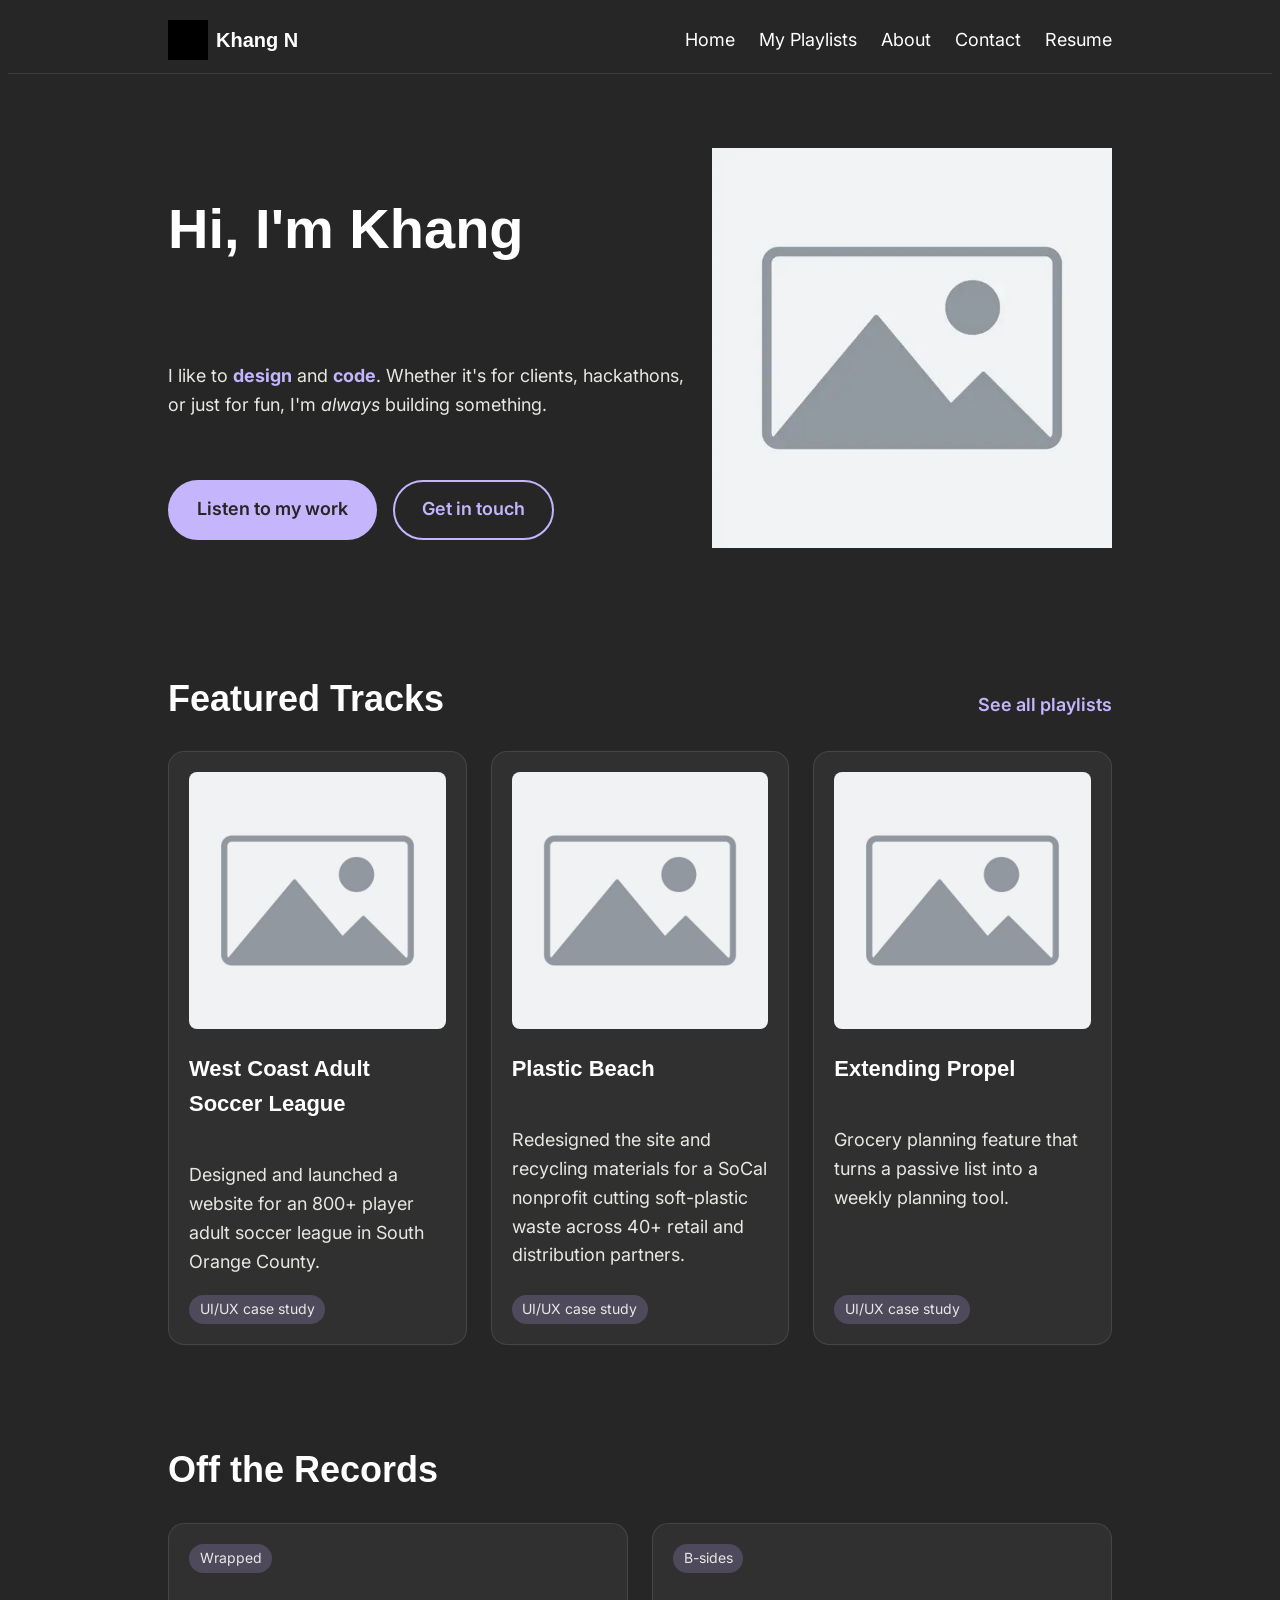
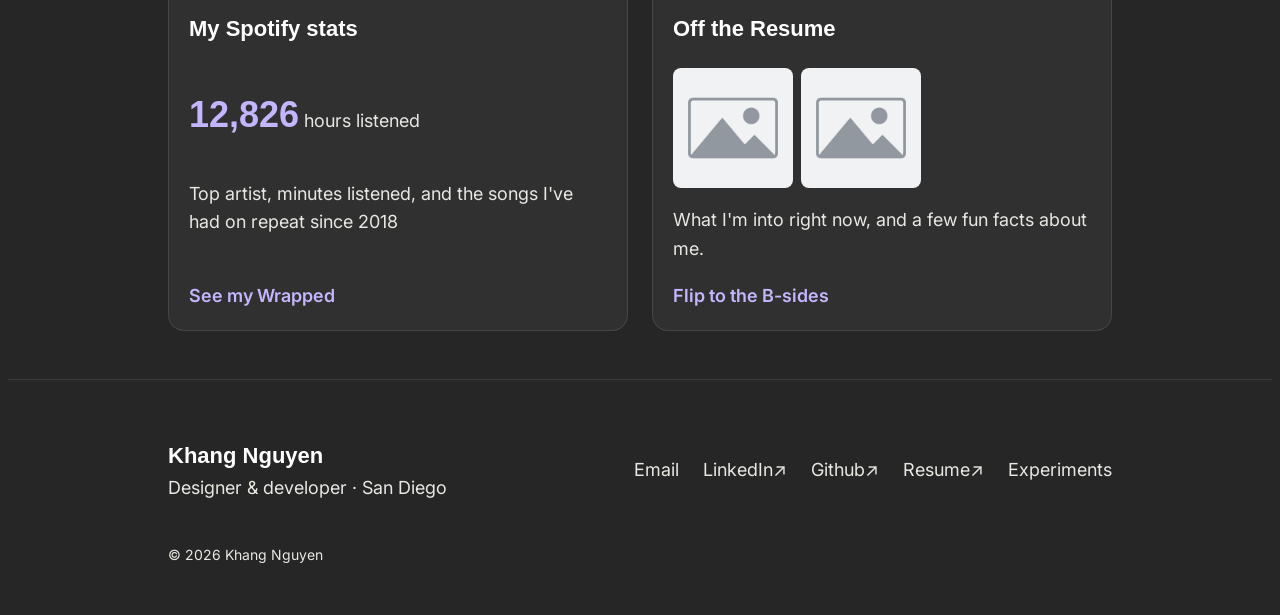
==== index.html @ 81c51444 "copy over from hw3" ====
<!doctype html>
<html lang="en">
  <head>
    <meta charset="UTF-8" />
    <meta name="viewport" content="width=device-width, initial-scale=1.0" />
    <meta
      name="description"
      content="Khang Nguyen is a developer and designer in San Diego. Explore UI/UX case studies, projects, and more."
    />
    <title>Khang Nguyen | Developer &amp; Designer</title>
    <link rel="icon" href="images/favicon.png" type="image/png" />
    <link rel="stylesheet" href="css/styles.css" />
    <script src="js/hello-world.js" defer></script>
  </head>
  <body>
    <header>
      <a href="index.html">
        <svg width="40" height="40" viewBox="0 0 40 40" role="img">
          <title>Khang's logo</title>
          <rect width="40" height="40" fill="black" />
        </svg>
        Khang N
      </a>
      <nav>
        <ul>
          <li>
            <a href="index.html">Home</a>
          </li>
          <li>
            <a href="playlists.html">My Playlists</a>
          </li>
          <li>
            <a href="about.html">About</a>
          </li>
          <li>
            <a href="contact.html">Contact</a>
          </li>
          <li>
            <a href="resume/khangresume.pdf" target="_blank">Resume</a>
          </li>
        </ul>
      </nav>
    </header>
    <main>
      <section class="hero">
        <h1>Hi, I'm Khang</h1>
        <p>
          I like to <strong>design</strong> and <strong>code</strong>. Whether
          it's for clients, hackathons, or just for fun, I'm
          <em>always</em> building something.
        </p>
        <p class="hero-action">
          <a href="playlists.html">Listen to my work</a>
          <a href="contact.html">Get in touch</a>
        </p>
        <picture>
          <source srcset="images/placeholder.webp" type="image/webp" />
          <img
            src="images/placeholder.jpg"
            alt="placeholder image"
            width="400"
            height="400"
          />
        </picture>
      </section>
      <section class="featured">
        <h2>Featured Tracks</h2>
        <a href="playlists.html">See all playlists</a>
        <div class="card-grid">
        <track-card>
          <article>
            <img
              src="images/placeholder.jpg"
              alt="West Coast Adult Soccer League website homepage"
              width="400"
              height="250"
            />
            <h3>
              <a href="case-study-wcasl.html">West Coast Adult Soccer League</a>
            </h3>
            <p>
              Designed and launched a website for an 800+ player adult soccer
              league in South Orange County.
            </p>
            <span>UI/UX case study</span>
          </article>
        </track-card>

        <track-card>
          <article>
            <img
              src="images/placeholder.jpg"
              alt="Plastic Beach website homepage"
              width="400"
              height="250"
            />
            <h3>
              <a href="case-study-plastic-beach.html">Plastic Beach</a>
            </h3>
            <p>
              Redesigned the site and recycling materials for a SoCal nonprofit
              cutting soft-plastic waste across 40+ retail and distribution
              partners.
            </p>
            <span>UI/UX case study</span>
          </article>
        </track-card>

        <track-card>
          <article>
            <img
              src="images/placeholder.jpg"
              alt="Propel redesigned homepage"
              width="400"
              height="250"
            />
            <h3>
              <a href="case-study-propel.html">Extending Propel</a>
            </h3>
            <p>
              Grocery planning feature that turns a passive list into a weekly
              planning tool.
            </p>
            <span>UI/UX case study</span>
          </article>
        </track-card>
        </div>
      </section>

      <section class="records">
        <h2>Off the Records</h2>
        <article>
          <span>Wrapped</span>
          <h3>My Spotify stats</h3>
          <p><strong>12,826</strong> hours listened</p>
          <p>
            Top artist, minutes listened, and the songs I've had on repeat since
            2018
          </p>
          <a href="wrapped.html">See my Wrapped</a>
        </article>

        <article>
          <span>B-sides</span>
          <h3>Off the Resume</h3>
          <div class="photos">
          <img
            src="images/placeholder.jpg"
            alt="Khang taking pictures"
            width="120"
            height="120"
          />
          <img
            src="images/placeholder.jpg"
            alt="Khang rock climbing"
            width="120"
            height="120"
          />
          </div>
          <p>What I'm into right now, and a few fun facts about me.</p>
          <a href="b-sides.html">Flip to the B-sides</a>
        </article>
      </section>
    </main>
    <footer>
      <p>
        <b>Khang Nguyen</b> <br />
        Designer &amp; developer &middot; San Diego
      </p>
      <ul>
        <li><a href="mailto:khn042@ucsd.edu">Email</a></li>
        <li>
          <a href="https://www.linkedin.com/in/khangnguyen05" target="_blank"
            >LinkedIn</a
          >
        </li>
        <li><a href="https://github.com/khanggn" target="_blank">Github</a></li>
        <li><a href="resume/khangresume.pdf" target="_blank">Resume</a></li>
        <li><a href="experiments.html">Experiments</a></li>
      </ul>
      <p>&copy; 2026 Khang Nguyen</p>
    </footer>
    <hello-world></hello-world>
    <noscript>
      <p>
        JavaScript is turned off. This site still works, but the demos on the
        Experiments page needs JavaScript to run.
      </p>
    </noscript>
  </body>
</html>
---- css/styles.css ----
@import url("https://fonts.googleapis.com/css2?family=Inter:wght@400;600&display=swap");
@import url("https://api.fontshare.com/v2/css?f[]=clash-display@600,700&display=swap");

:root {
    --color-bg: #262626;
    --color-text: #E8E8E3;
    --color-heading: #FFFFFF;
    --color-accent: #C4B5FD;
    --color-muted: #4E4A5C;

    --font-body: "Inter", system-ui, sans-serif;
    --font-heading: "Clash Display", sans-serif;

    --text-sm: 0.875rem;
    --text-base: 1.125rem;
    --text-h1: 3.5rem;
    --text-h2: 2.25rem;
    --text-h3: 1.375rem;

    --page-padding: 1.5rem;

    --color-surface: #303030;
    --radius: 1rem;

}
/* Styling General elements */
body {
    font-family: var(--font-body);
    font-size: var(--text-base);
    color: var(--color-text);
    background-color: var(--color-bg);
    line-height: 1.6;
}

h1, h2, h3 {
    font-family: var(--font-heading);
    color: var(--color-heading);
}

h1 {
    font-size: var(--text-h1);
}

h2 {
    font-size: var(--text-h2);
}

h3 {
    font-size: var(--text-h3);
}

body > header, main, body > footer {
    padding: 0 var(--page-padding);
}

/* nav bar */

body > header {
    display: flex;
    justify-content: space-between;
    align-items: center;
    gap: 1rem;
    border-bottom: 1px solid rgba(255, 255, 255, 0.1);
    flex-wrap: wrap;
}

/* child combinator: targets only the logo link directly inside the header, not the nav links */
header > a {
    display: flex;
    align-items: center;
    gap: 0.5rem;
    font-family: var(--font-heading);
    font-weight: 700;
    font-size: 1.25rem;
    color: var(--color-heading);
    text-decoration: none;
    white-space: nowrap;
}

nav ul {
    display: flex;
    flex-wrap: wrap;
    gap: 1.5rem;
    list-style: none;
    padding: 0;
}

/* descendant combinator: targets every link inside the nav */
nav a {
    color: var(--color-heading);
    text-decoration: none;
}

nav a:hover {
    color: var(--color-accent);
}

a {
    color: var(--color-accent);
}

a:hover {
    color: var(--color-heading);
}

a:focus,
button:focus,
input:focus,
textarea:focus {
    outline: 3px solid var(--color-accent);
    outline-offset: 3px;
}

/* HOMEPAGE */
/* hero section */
img {
    max-width: 100%;
    height: auto;
    display: block;
}

.hero {
    display: grid;
    gap: 1.5rem;
    padding-block: 4rem;
}

.hero strong {
    color: var(--color-accent);
}

.hero-action {
    display: flex;
    flex-wrap: wrap;
    gap: 1rem;
}

.hero-action a {
    padding: 0.75em 1.5em;
    border: 2px solid var(--color-accent);
    border-radius: 999px;
    background-color: var(--color-accent);
    color: var(--color-bg);
    font-weight: 600;
    text-decoration: none;
}

/* adjacent sibling combinator: targets the second hero button to make it an outline button */
.hero-action a + a {
    background-color: transparent;
    color: var(--color-accent);
}

.hero-action a:hover {
    background-color: var(--color-heading);
    border-color: var(--color-heading);
    color: var(--color-bg);
}


/* featured tracks */
.featured {
    padding-block: 3rem;
    display: grid; 
}

.featured h2 {
    margin: 0;
}

.featured > a {
    text-decoration: none;
    font-weight: 600;
}

.featured > a:hover {
    text-decoration: underline;
}

track-card {
    display: grid;
}

.card-grid {
    grid-column: 1 / -1;
    display: grid;
    gap: 1.5rem;
    margin-top: 1.5rem;
}

track-card > article {
    display: flex;
    flex-direction: column;
    padding: 1.25rem;
    background-color: var(--color-surface);
    border: 1px solid rgba(255, 255, 255, 0.1);
    border-radius: var(--radius);
}

track-card img {
    width: 100%;
    border-radius: calc(var(--radius)/2);
}

track-card h3 a {
    color: var(--color-heading);
    text-decoration: none;
}

track-card h3 a:hover{
    color: var(--color-accent)
}

track-card span, .records article > span {
    margin-top: auto;
    align-self: flex-start;
    display: inline-block;
    padding: 0.25em 0.75em;
    font-size: var(--text-sm);
    color: var(--color-text);
    background-color: var(--color-muted);
    border-radius: 999px;
}

/* off the record */
.records {
    display: grid;
    gap: 1.5rem;
    padding-block: 3rem;
}

.records > h2 {
    grid-column: 1 / -1;
    margin: 0;
}

.records article {
    display: flex;
    flex-direction: column;
    padding: 1.25rem;
    background-color: var(--color-surface);
    border: 1px solid rgba(255, 255, 255, 0.1);
    border-radius: var(--radius);
}

.records strong {
    font-family: var(--font-heading);
    font-size: var(--text-h2);
    color: var(--color-accent);
}

.photos {
    display: flex;
    gap: 0.5rem;
}

.photos img {
    border-radius: calc(var(--radius) / 2);
}

.records article > span {
    display: block;
    width: fit-content;
    margin-top: 0;
    margin-bottom: 1rem;
}

.records article > a {
    margin-top: auto;
    align-self: flex-start;
    font-weight: 600;
    text-decoration: none;
}

.records article > a:hover {
    text-decoration: underline;
}

/* footer */
body > footer {
    display: grid;
    gap: 1.5rem;
    padding-top: 2.5rem;
    padding-bottom: 2.5rem;
    border-top: 1px solid rgba(255, 255, 255, 0.1);
}

body > footer b {
    font-family: var(--font-heading);
    font-size: var(--text-h3);
    color: var(--color-heading);
}

body > footer ul {
    display: flex;
    flex-wrap: wrap;
    gap: 1.5rem;
    list-style: none;
    margin: 0;
    padding: 0;
}

body > footer a {
    color: var(--color-text);
    text-decoration: none;
}

body > footer a:hover {
    color: var(--color-accent);
}

/* attribute selector: footer links that open in a new tab get an arrow so users know they'll leave the site */
body > footer a[target="_blank"]::after{
    content: "↗";
}

body > footer p:last-child {
    margin: 0;
    font-size: var(--text-sm);
}

/* PLAYLIST PAGE */

nav[aria-label="Playlists"] ul {
    margin: 1.5rem 0;
    padding: 0;
}

nav[aria-label="Playlists"] a {
    display: inline-block;
    padding: 0.5em 1em;
    border: 1px solid var(--color-accent);
    border-radius: 999px;
    color: var(--color-accent);
}

nav[aria-label="Playlists"] a:hover {
    background-color: var(--color-accent);
    color: var(--color-bg);
}

.playlist {
    display: grid;
    gap: 1rem;
    padding-block: 2.5rem;
    border-top: 1px solid rgba(255, 255, 255, 0.1);
}

/* Child combinator: the playlist cover image */
.playlist > img {
    border-radius: calc(var(--radius) / 2);
}

.playlist > p {
    margin: 0;
    font-size: var(--text-sm);
    text-transform: uppercase;
    letter-spacing: 0.1em;
}

.playlist h2 {
    margin: 0;
}

.playlist ol {
    list-style: none;
    margin: 0;
    padding: 0;
}

.playlist li {
    display: grid;
    grid-template-columns: auto 1fr auto;
    align-items: center;
    gap: 1rem;
    padding-block: 0.75rem;
    border-bottom: 1px solid rgba(255, 255, 255, 0.1);
}

.playlist li img {
    border-radius: 0.25rem;
}

.playlist li a {
    color: var(--color-heading);
    font-weight: 600;
    text-decoration: none;
}

.playlist li a:hover {
    color: var(--color-accent);
}

.playlist li span {
    font-size: var(--text-sm);
}

/* ABOUT PAGE */
.about {
    display: grid;
    gap: 1rem;
    padding-block: 3rem;
}

.about > img {
    max-width: 15rem;
    border-radius: var(--radius);
}

.about h1 {
    margin: 0;
}

.about h1 ~ p {
    margin: 0;
    max-width: 65ch;
}

.about p:last-child {
    margin-top: 1rem;
    font-weight: 600;
}

/* WRAPPED PAGE */
.wrapped {
    display: grid;
    column-gap: 3rem;
}

.wrapped section {
    padding-block: 2.5rem;
}

.wrapped h2 {
    margin-top: 0;
}

.wrapped-intro {
    display: grid;
    gap: 1.5rem;
}

.wrapped-intro h1,
.wrapped-intro > p {
    margin: 0;
}

.stat {
    padding: 2rem;
    background-color: var(--color-surface);
    border: 2px solid var(--color-accent);
    border-radius: var(--radius);
}

.stat p {
    margin: 0;
}

.stat strong {
    font-family: var(--font-heading);
    font-size: var(--text-h1);
    line-height: 1;
    color: var(--color-accent);
}

.top-artists ol {
    list-style: none;
    margin: 0;
    padding: 0;
    counter-reset: rank;
}

.top-artists li {
    counter-increment: rank;
    display: grid;
    grid-template-columns: 2rem auto 1fr auto;
    align-items: center;
    gap: 0.5rem 1rem;
    padding-block: 1rem;
    border-bottom: 1px solid rgba(255, 255, 255, 0.1);
}

.top-artists li::before {
    content: counter(rank);
    font-family: var(--font-heading);
    font-size: var(--text-h3);
    color: var(--color-heading);
}

.top-artists img {
    border-radius: 50%;
}

.top-artists b {
    color: var(--color-heading);
}

.top-artists progress {
    grid-column: 2 / -1;
    width: 100%;
    height: 0.75rem;
    accent-color: var(--color-accent);
}

.top-artists li span {
    grid-row: 1;
    grid-column: 4;
    font-size: var(--text-sm);
}

.on-repeat ol {
    margin: 0;
    padding-left: 1.5rem;
}

.on-repeat li {
    padding-block: 0.75rem;
    border-bottom: 1px solid rgba(255, 255, 255, 0.1);
}

.on-repeat li::marker {
    color: var(--color-accent);
}

.on-repeat i {
    color: var(--color-heading);
    font-weight: 600;
}

.spotify iframe {
    width: 100%;
    border: 0;
    border-radius: var(--radius);
}

/* ALL THREE CASE STUDY PAGES */
.case-study {
    display: grid;
    column-gap: 3rem;
    padding-block: 2rem;
}

.case-study > header {
    display: grid;
    gap: 1.5rem;
    padding-bottom: 2.5rem;
}

.case-study > header h1,
.case-study > header p {
    margin: 0;
}

.case-study img {
    width: 100%;
    border-radius: var(--radius);
}

.case-study > header ul {
    display: grid;
    grid-template-columns: 1fr 1fr;
    gap: 1rem;
    list-style: none;
    margin: 0;
    padding: 0;
}

.case-study > header li {
    padding: 1rem;
    font-size: var(--text-sm);
    background-color: var(--color-surface);
    border-radius: calc(var(--radius) / 2);
}

.case-study > header b {
    display: block;
    color: var(--color-heading);
}

.case-study > nav {
    padding: 1.25rem;
    background-color: var(--color-surface);
    border: 1px solid rgba(255, 255, 255, 0.1);
    border-radius: var(--radius);
}

.case-study > nav h2 {
    margin: 0 0 0.75rem;
    font-size: var(--text-sm);
    text-transform: uppercase;
    letter-spacing: 0.1em;
}

.case-study > nav ol {
    margin: 0;
    padding-left: 1.25rem;
}

.case-study > nav li {
    padding-block: 0.25rem;
}

.case-study section {
    padding-block: 2.5rem;
    border-bottom: 1px solid rgba(255, 255, 255, 0.1);
}

.case-study section p,
.case-study section ul {
    max-width: 65ch;
}

.case-study section img {
    margin-top: 1.5rem;
}

.case-study section li + li {
    margin-top: 0.75rem;
}

.case-study > footer p {
    display: flex;
    flex-wrap: wrap;
    justify-content: space-between;
    gap: 1rem;
    padding-top: 2rem;
    font-weight: 600;
}

.case-study > footer a {
    text-decoration: none;
}

/* BSIDE PAGE */
.hobbies,
.currently,
.fun-facts {
    padding-block: 2.5rem;
}

.hobbies {
    display: grid;
    gap: 1.5rem;
}

.hobbies > h2 {
    margin: 0;
}

.hobbies article {
    padding: 1.25rem;
    background-color: var(--color-surface);
    border: 1px solid rgba(255, 255, 255, 0.1);
    border-radius: var(--radius);
}

.hobbies img {
    width: 100%;
    border-radius: calc(var(--radius) / 2);
}

.currently ul {
    display: grid;
    grid-template-columns: 1fr 1fr;
    gap: 1rem;
    list-style: none;
    margin: 0;
    padding: 0;
}

.currently li {
    padding: 1.25rem;
    background-color: var(--color-surface);
    border-radius: var(--radius);
}

.currently b {
    display: block;
    font-size: var(--text-sm);
    text-transform: uppercase;
    letter-spacing: 0.1em;
    color: var(--color-accent);
}

.fun-facts ol {
    max-width: 65ch;
    padding-left: 1.5rem;
}

.fun-facts li {
    padding-block: 0.5rem;
}

.fun-facts li::marker {
    font-family: var(--font-heading);
    font-weight: 700;
    color: var(--color-accent);
}

/* CONTACT PAGE */
.contact {
    display: grid;
    gap: 1rem;
}

.contact section {
    padding-block: 3rem;
}

.contact section ul {
    list-style: none;
    margin: 0;
    padding: 0;
}

.contact section li {
    padding-block: 0.75rem;
    border-bottom: 1px solid rgba(255, 255, 255, 0.1);
}

.contact section li a {
    font-weight: 600;
    text-decoration: none;
}

.contact fieldset {
    display: grid;
    gap: 0.5rem;
    margin: 0;
    padding: 1.5rem;
    background-color: var(--color-surface);
    border: 1px solid rgba(255, 255, 255, 0.1);
    border-radius: var(--radius);
}

.contact legend {
    font-family: var(--font-heading);
    font-size: var(--text-h3);
    color: var(--color-heading);
}

.contact label {
    font-size: var(--text-sm);
    font-weight: 600;
}

.contact input,
.contact textarea {
    box-sizing: border-box;
    width: 100%;
    padding: 0.75em;
    font: inherit;
    color: var(--color-text);
    background-color: var(--color-bg);
    border: 1px solid rgba(255, 255, 255, 0.2);
    border-radius: calc(var(--radius) / 2);
}

.contact button {
    justify-self: start;
    padding: 0.75em 1.5em;
    font: inherit;
    font-weight: 600;
    color: var(--color-bg);
    background-color: var(--color-accent);
    border: 2px solid var(--color-accent);
    border-radius: 999px;
    cursor: pointer;
}

.contact button:hover {
    background-color: var(--color-heading);
    border-color: var(--color-heading);
}

/* 404 PAGE */
.not-found {
    display: grid;
    gap: 1rem;
    padding-block: 4rem;
}

.not-found > img {
    border-radius: 50%;
}

.not-found h1,
.not-found > p {
    margin: 0;
}

.not-found > p:first-of-type {
    font-size: var(--text-sm);
    text-transform: uppercase;
    letter-spacing: 0.1em;
    color: var(--color-accent);
}

/* different screen sizes */
@media (min-width: 768px) {
    .hero {
        grid-template-columns: 1fr auto;
        align-items: center;
    }

    .hero picture {
        grid-column: 2;
        grid-row: 1 / span 3;
    }

    .card-grid {
        grid-template-columns: repeat(3, 1fr);
    }
    .featured {
        grid-template-columns: 1fr auto;
        align-items: baseline;
    }
    .records {
        grid-template-columns: 1fr 1fr;
    }

    body > footer {
        grid-template-columns: 1fr auto;
        align-items: center;
    }

    body > footer p:last-child {
        grid-column: 1 / -1;
    }

    .playlist {
        grid-template-columns: auto 1fr;
        column-gap: 1.5rem;
    }

    .playlist > img {
        grid-row: 1 / span 2;
    }

    .playlist > p {
        align-self: end;
    }

    .playlist h2 {
        align-self: start;
    }

    .playlist > ol {
        grid-column: 1 / -1;
    }
    .about {
        grid-template-columns: auto 1fr;
        column-gap: 3rem;
        align-items: start;
    }

    .about > img {
        grid-column: 1;
        grid-row: 1 / span 6;
    }
    .wrapped {
        grid-template-columns: 1fr 1fr;
    }

    .wrapped-intro,
    .top-artists {
        grid-column: 1 / -1;
    }

    .wrapped-intro {
        grid-template-columns: 1fr 1fr;
    }

    .wrapped-intro h1,
    .wrapped-intro > p {
        grid-column: 1 / -1;
    }

    .top-artists li {
        grid-template-columns: 2rem auto 10rem 1fr auto;
    }

    .top-artists progress {
        grid-row: 1;
        grid-column: 4;
    }

    .top-artists li span {
        grid-column: 5;
    }
    .case-study {
        grid-template-columns: 14rem 1fr;
    }

    .case-study > header,
    .case-study > footer {
        grid-column: 1 / -1;
    }

    .case-study > header ul {
        grid-template-columns: repeat(4, 1fr);
    }

    .case-study > nav {
        grid-column: 1;
        grid-row: 2 / span 6;
        align-self: start;
        position: sticky;
        top: 1.5rem;
    }

    .case-study section {
        grid-column: 2;
    }

    .hobbies {
        grid-template-columns: repeat(3, 1fr);
    }

    .hobbies > h2 {
        grid-column: 1 / -1;
    }

    .currently ul {
        grid-template-columns: repeat(4, 1fr);
    }
    .contact {
        grid-template-columns: 1fr 1fr;
        column-gap: 3rem;
        align-items: start;
    }
    .not-found {
        grid-template-columns: auto 1fr;
        column-gap: 3rem;
    }

    .not-found > img {
        grid-row: 1 / span 4;
        align-self: center;
    }
}

@media (min-width: 1024px) {
    :root {
        --page-padding: 10rem;
    }
}
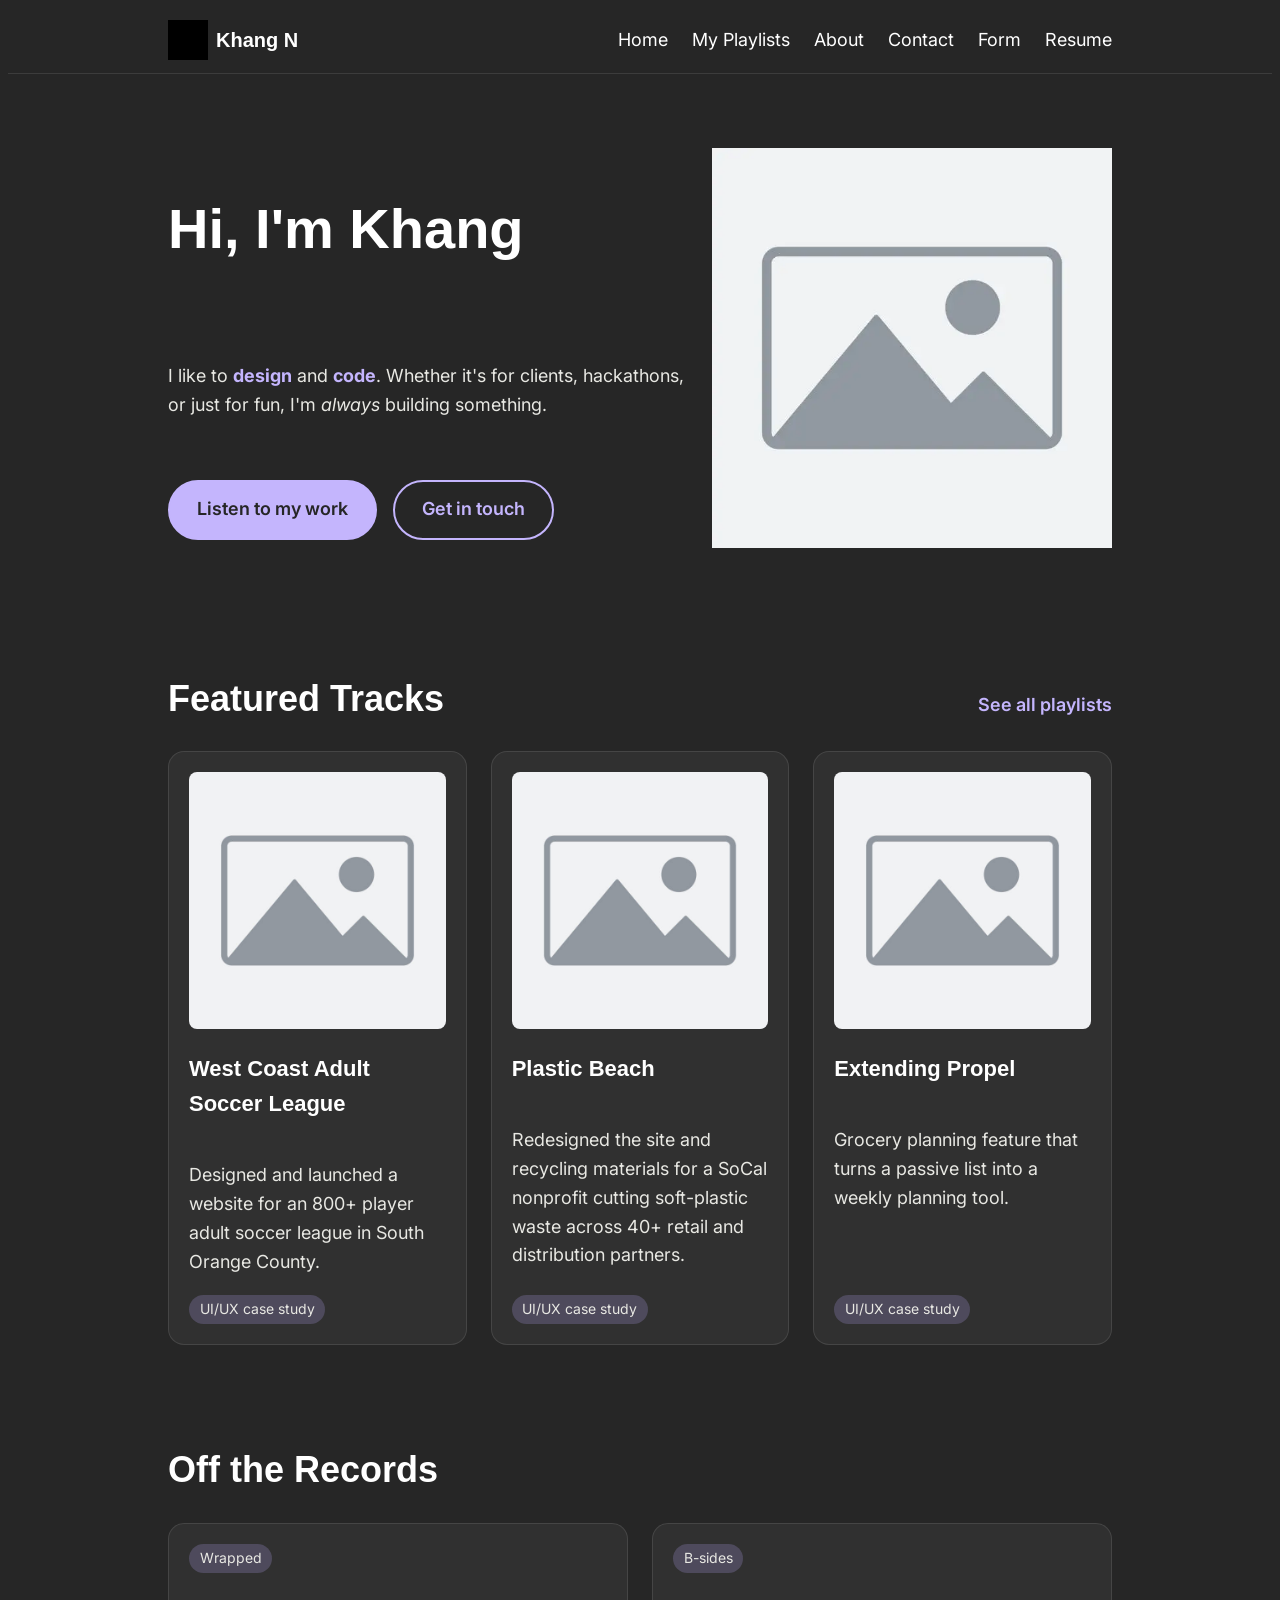
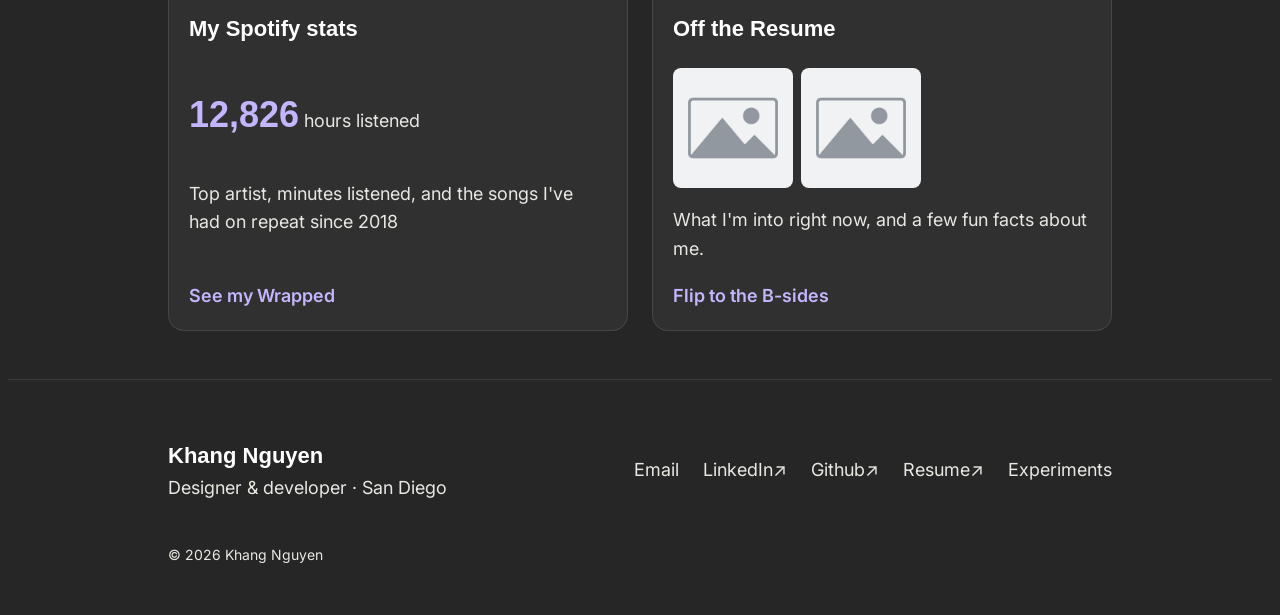
==== commit c5f9da11: "finished part 2 of hw4" ====
--- a/index.html
+++ b/index.html
@@ -34,6 +34,9 @@
           </li>
           <li>
             <a href="contact.html">Contact</a>
+          </li>
+          <li>
+            <a href="form-no-js.html">Form</a>
           </li>
           <li>
             <a href="resume/khangresume.pdf" target="_blank">Resume</a>
--- a/css/styles.css
+++ b/css/styles.css
@@ -773,6 +773,21 @@
     border-color: var(--color-heading);
 }
 
+.contact label span {
+    color: #F87171;
+}
+
+.contact input:user-valid,
+.contact textarea:user-valid {
+    border-color: #4ADE80;
+}
+
+.contact input:user-invalid,
+.contact textarea:user-invalid {
+    border-color: #F87171;
+    box-shadow: 0 0 0 1px #F87171;
+}
+
 /* 404 PAGE */
 .not-found {
     display: grid;
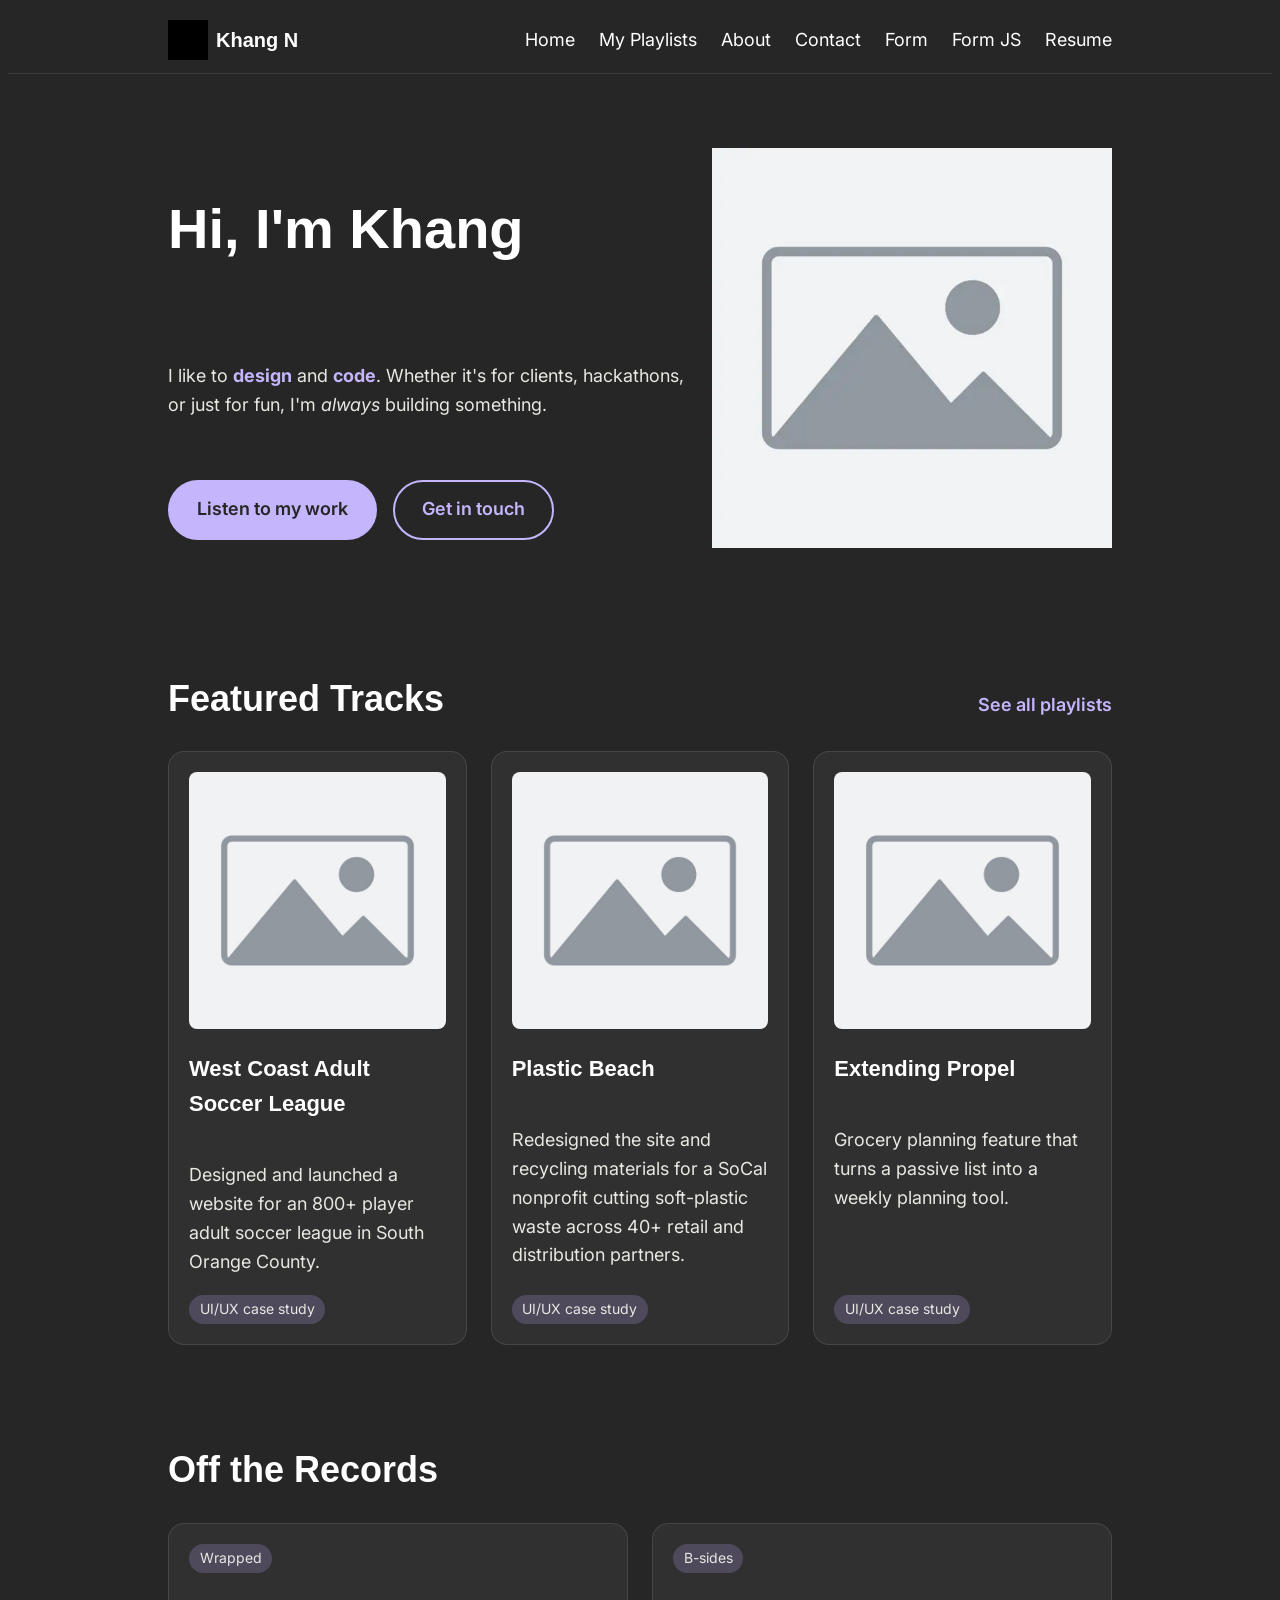
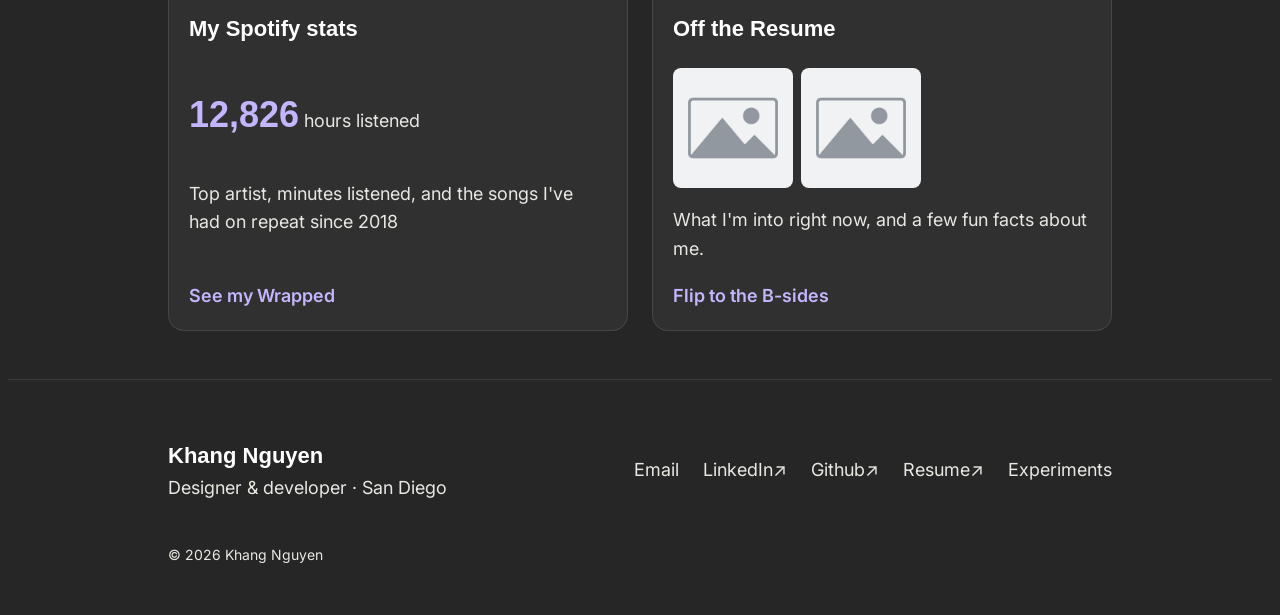
==== commit 0c224052: "finished part 3 making a form w/ js" ====
--- a/index.html
+++ b/index.html
@@ -37,6 +37,9 @@
           </li>
           <li>
             <a href="form-no-js.html">Form</a>
+          </li>
+          <li>
+            <a href="form-with-js.html">Form JS</a>
           </li>
           <li>
             <a href="resume/khangresume.pdf" target="_blank">Resume</a>
--- a/css/styles.css
+++ b/css/styles.css
@@ -788,6 +788,55 @@
     box-shadow: 0 0 0 1px #F87171;
 }
 
+[hidden] {
+    display: none !important;
+}
+
+.form-messages {
+    padding: 1rem 1.25rem;
+    border-radius: calc(var(--radius) / 2);
+    border-left: 4px solid;
+}
+
+.form-messages p {
+    margin: 0;
+}
+
+.form-messages--error {
+    border-left-color: #F87171;
+    background-color: rgba(248, 113, 113, 0.1);
+}
+
+.form-messages--error p:first-child strong {
+    color: #F87171;
+}
+
+.form-messages--error p + p {
+    margin-top: 0.5rem;
+}
+
+.form-messages--info {
+    border-left-color: var(--color-accent);
+    background-color: rgba(196, 181, 253, 0.1);
+}
+
+.form-messages--info strong {
+    color: var(--color-accent);
+}
+
+.form-messages--warning {
+    border-left-color: #FBBF24;
+    background-color: rgba(251, 191, 36, 0.15);
+}
+
+.form-messages--warning strong {
+    color: #FBBF24;
+}
+
+#char-warning {
+    font-weight: 600;
+}
+
 /* 404 PAGE */
 .not-found {
     display: grid;
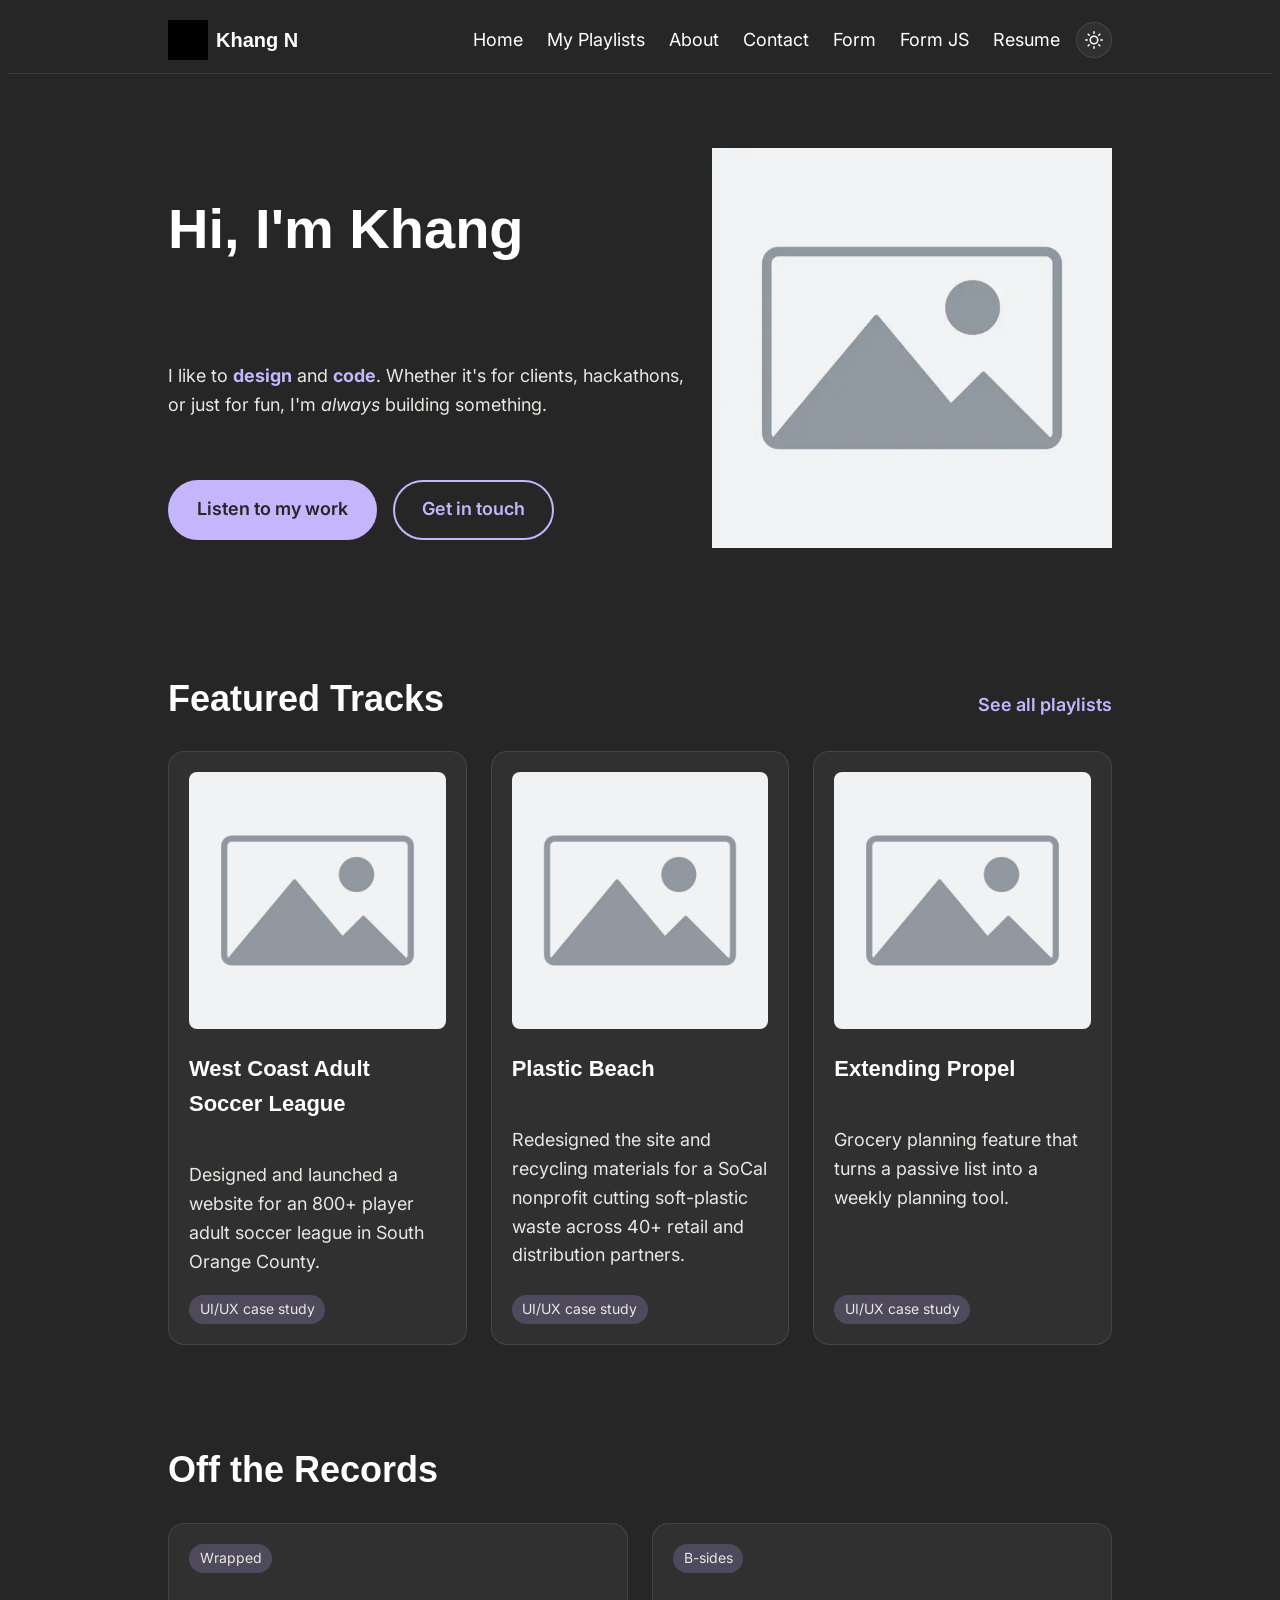
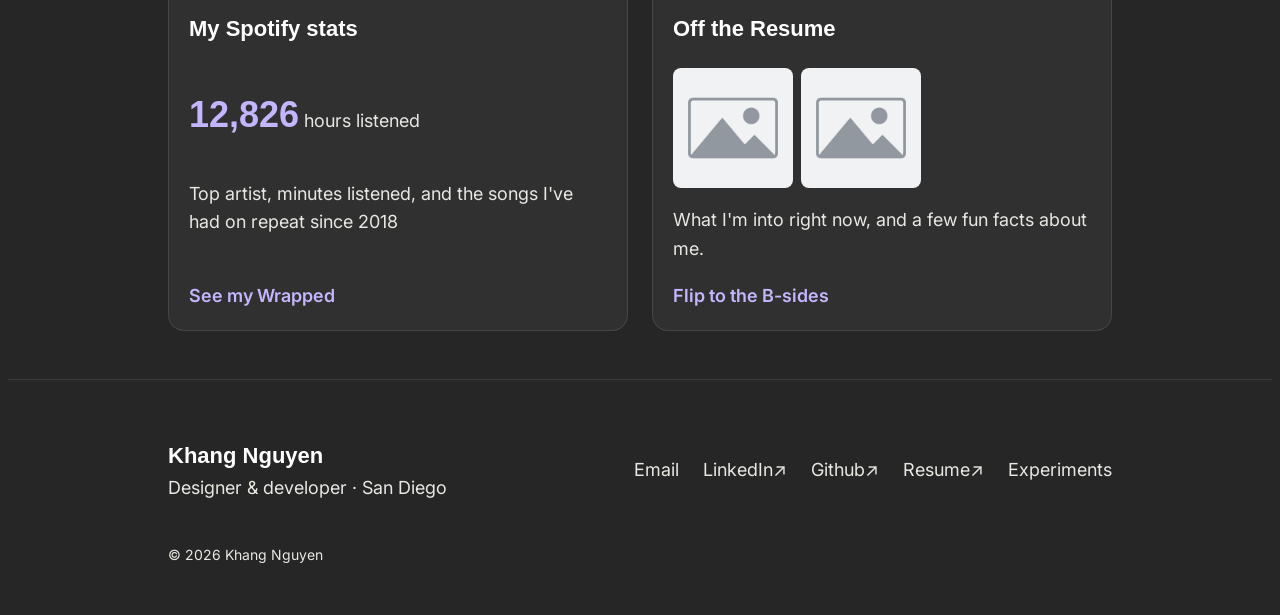
==== commit ba5dd839: "finished part 4 of the hw adding transition and toggle theme" ====
--- a/index.html
+++ b/index.html
@@ -11,6 +11,8 @@
     <link rel="icon" href="images/favicon.png" type="image/png" />
     <link rel="stylesheet" href="css/styles.css" />
     <script src="js/hello-world.js" defer></script>
+    <script src="js/theme-init.js"></script>
+    <script src="js/theme.js" defer></script>
   </head>
   <body>
     <header>
@@ -46,6 +48,7 @@
           </li>
         </ul>
       </nav>
+      <button class="theme-toggle" aria-label="Switch to light mode" hidden></button>
     </header>
     <main>
       <section class="hero">
--- a/css/styles.css
+++ b/css/styles.css
@@ -20,9 +20,41 @@
     --page-padding: 1.5rem;
 
     --color-surface: #303030;
+    --color-border: rgba(255, 255, 255, 0.1);
+    --color-error: #F87171;
+    --color-success: #4ADE80;
+    --color-warning: #FBBF24;
+    --color-control-border: rgba(255, 255, 255, 0.45);
     --radius: 1rem;
 
 }
+
+:root[data-theme="light"] {
+    --color-bg: #F5F5F4;
+    --color-text: #1C1917;
+    --color-heading: #0C0A09;
+    --color-accent: #7C3AED;
+    --color-muted: #D6D3D1;
+    --color-surface: #FFFFFF;
+    --color-border: rgba(0, 0, 0, 0.1);
+    --color-error: #B91C1C;
+    --color-success: #15803D;
+    --color-warning: #B45309;
+    --color-control-border: rgba(0, 0, 0, 0.45);
+}
+
+@view-transition {
+    navigation: auto;
+}
+
+@media (prefers-reduced-motion: reduce) {
+    ::view-transition-group(*),
+    ::view-transition-old(*),
+    ::view-transition-new(*) {
+        animation-duration: 0s !important;
+    }
+}
+
 /* Styling General elements */
 body {
     font-family: var(--font-body);
@@ -60,7 +92,7 @@
     justify-content: space-between;
     align-items: center;
     gap: 1rem;
-    border-bottom: 1px solid rgba(255, 255, 255, 0.1);
+    border-bottom: 1px solid var(--color-border);
     flex-wrap: wrap;
 }
 
@@ -77,6 +109,10 @@
     white-space: nowrap;
 }
 
+body > header nav {
+    margin-left: auto;
+}
+
 nav ul {
     display: flex;
     flex-wrap: wrap;
@@ -89,6 +125,26 @@
 nav a {
     color: var(--color-heading);
     text-decoration: none;
+}
+
+.theme-toggle {
+    display: flex;
+    align-items: center;
+    justify-content: center;
+    width: 36px;
+    height: 36px;
+    padding: 0;
+    color: var(--color-heading);
+    background: var(--color-surface);
+    border: 1px solid var(--color-border);
+    border-radius: 50%;
+    cursor: pointer;
+}
+
+.theme-toggle:hover {
+    background: var(--color-accent);
+    color: var(--color-bg);
+    border-color: var(--color-accent);
 }
 
 nav a:hover {
@@ -193,7 +249,7 @@
     flex-direction: column;
     padding: 1.25rem;
     background-color: var(--color-surface);
-    border: 1px solid rgba(255, 255, 255, 0.1);
+    border: 1px solid var(--color-border);
     border-radius: var(--radius);
 }
 
@@ -239,7 +295,7 @@
     flex-direction: column;
     padding: 1.25rem;
     background-color: var(--color-surface);
-    border: 1px solid rgba(255, 255, 255, 0.1);
+    border: 1px solid var(--color-border);
     border-radius: var(--radius);
 }
 
@@ -282,7 +338,7 @@
     gap: 1.5rem;
     padding-top: 2.5rem;
     padding-bottom: 2.5rem;
-    border-top: 1px solid rgba(255, 255, 255, 0.1);
+    border-top: 1px solid var(--color-border);
 }
 
 body > footer b {
@@ -343,7 +399,7 @@
     display: grid;
     gap: 1rem;
     padding-block: 2.5rem;
-    border-top: 1px solid rgba(255, 255, 255, 0.1);
+    border-top: 1px solid var(--color-border);
 }
 
 /* Child combinator: the playlist cover image */
@@ -374,7 +430,7 @@
     align-items: center;
     gap: 1rem;
     padding-block: 0.75rem;
-    border-bottom: 1px solid rgba(255, 255, 255, 0.1);
+    border-bottom: 1px solid var(--color-border);
 }
 
 .playlist li img {
@@ -477,7 +533,7 @@
     align-items: center;
     gap: 0.5rem 1rem;
     padding-block: 1rem;
-    border-bottom: 1px solid rgba(255, 255, 255, 0.1);
+    border-bottom: 1px solid var(--color-border);
 }
 
 .top-artists li::before {
@@ -515,7 +571,7 @@
 
 .on-repeat li {
     padding-block: 0.75rem;
-    border-bottom: 1px solid rgba(255, 255, 255, 0.1);
+    border-bottom: 1px solid var(--color-border);
 }
 
 .on-repeat li::marker {
@@ -580,7 +636,7 @@
 .case-study > nav {
     padding: 1.25rem;
     background-color: var(--color-surface);
-    border: 1px solid rgba(255, 255, 255, 0.1);
+    border: 1px solid var(--color-border);
     border-radius: var(--radius);
 }
 
@@ -602,7 +658,7 @@
 
 .case-study section {
     padding-block: 2.5rem;
-    border-bottom: 1px solid rgba(255, 255, 255, 0.1);
+    border-bottom: 1px solid var(--color-border);
 }
 
 .case-study section p,
@@ -650,7 +706,7 @@
 .hobbies article {
     padding: 1.25rem;
     background-color: var(--color-surface);
-    border: 1px solid rgba(255, 255, 255, 0.1);
+    border: 1px solid var(--color-border);
     border-radius: var(--radius);
 }
 
@@ -715,7 +771,7 @@
 
 .contact section li {
     padding-block: 0.75rem;
-    border-bottom: 1px solid rgba(255, 255, 255, 0.1);
+    border-bottom: 1px solid var(--color-border);
 }
 
 .contact section li a {
@@ -729,7 +785,7 @@
     margin: 0;
     padding: 1.5rem;
     background-color: var(--color-surface);
-    border: 1px solid rgba(255, 255, 255, 0.1);
+    border: 1px solid var(--color-border);
     border-radius: var(--radius);
 }
 
@@ -752,7 +808,7 @@
     font: inherit;
     color: var(--color-text);
     background-color: var(--color-bg);
-    border: 1px solid rgba(255, 255, 255, 0.2);
+    border: 1px solid var(--color-control-border);
     border-radius: calc(var(--radius) / 2);
 }
 
@@ -774,18 +830,18 @@
 }
 
 .contact label span {
-    color: #F87171;
+    color: var(--color-error);
 }
 
 .contact input:user-valid,
 .contact textarea:user-valid {
-    border-color: #4ADE80;
+    border-color: var(--color-success);
 }
 
 .contact input:user-invalid,
 .contact textarea:user-invalid {
-    border-color: #F87171;
-    box-shadow: 0 0 0 1px #F87171;
+    border-color: var(--color-error);
+    box-shadow: 0 0 0 1px var(--color-error);
 }
 
 [hidden] {
@@ -803,12 +859,12 @@
 }
 
 .form-messages--error {
-    border-left-color: #F87171;
-    background-color: rgba(248, 113, 113, 0.1);
+    border-left-color: var(--color-error);
+    background-color: color-mix(in srgb, var(--color-error) 12%, transparent);
 }
 
 .form-messages--error p:first-child strong {
-    color: #F87171;
+    color: var(--color-error);
 }
 
 .form-messages--error p + p {
@@ -817,7 +873,7 @@
 
 .form-messages--info {
     border-left-color: var(--color-accent);
-    background-color: rgba(196, 181, 253, 0.1);
+    background-color: color-mix(in srgb, var(--color-accent) 12%, transparent);
 }
 
 .form-messages--info strong {
@@ -825,12 +881,12 @@
 }
 
 .form-messages--warning {
-    border-left-color: #FBBF24;
-    background-color: rgba(251, 191, 36, 0.15);
+    border-left-color: var(--color-warning);
+    background-color: color-mix(in srgb, var(--color-warning) 15%, transparent);
 }
 
 .form-messages--warning strong {
-    color: #FBBF24;
+    color: var(--color-warning);
 }
 
 #char-warning {
